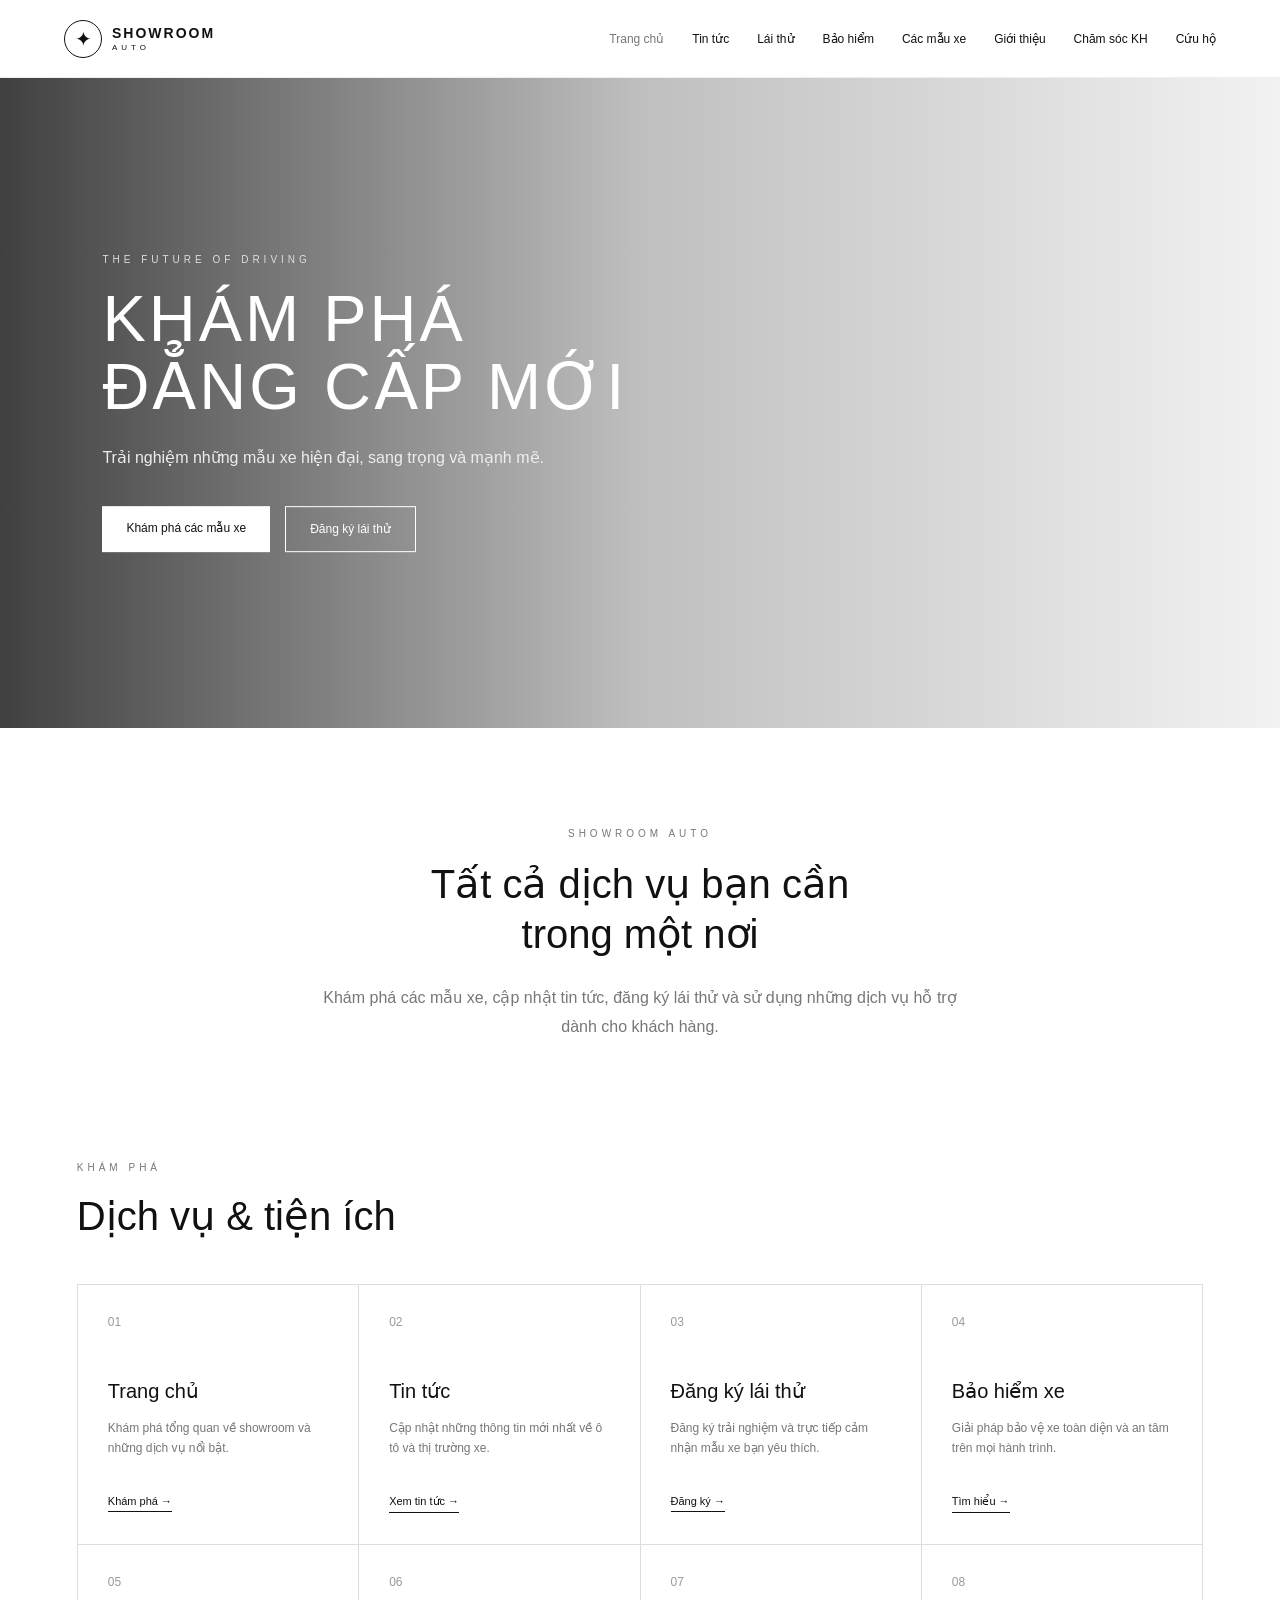
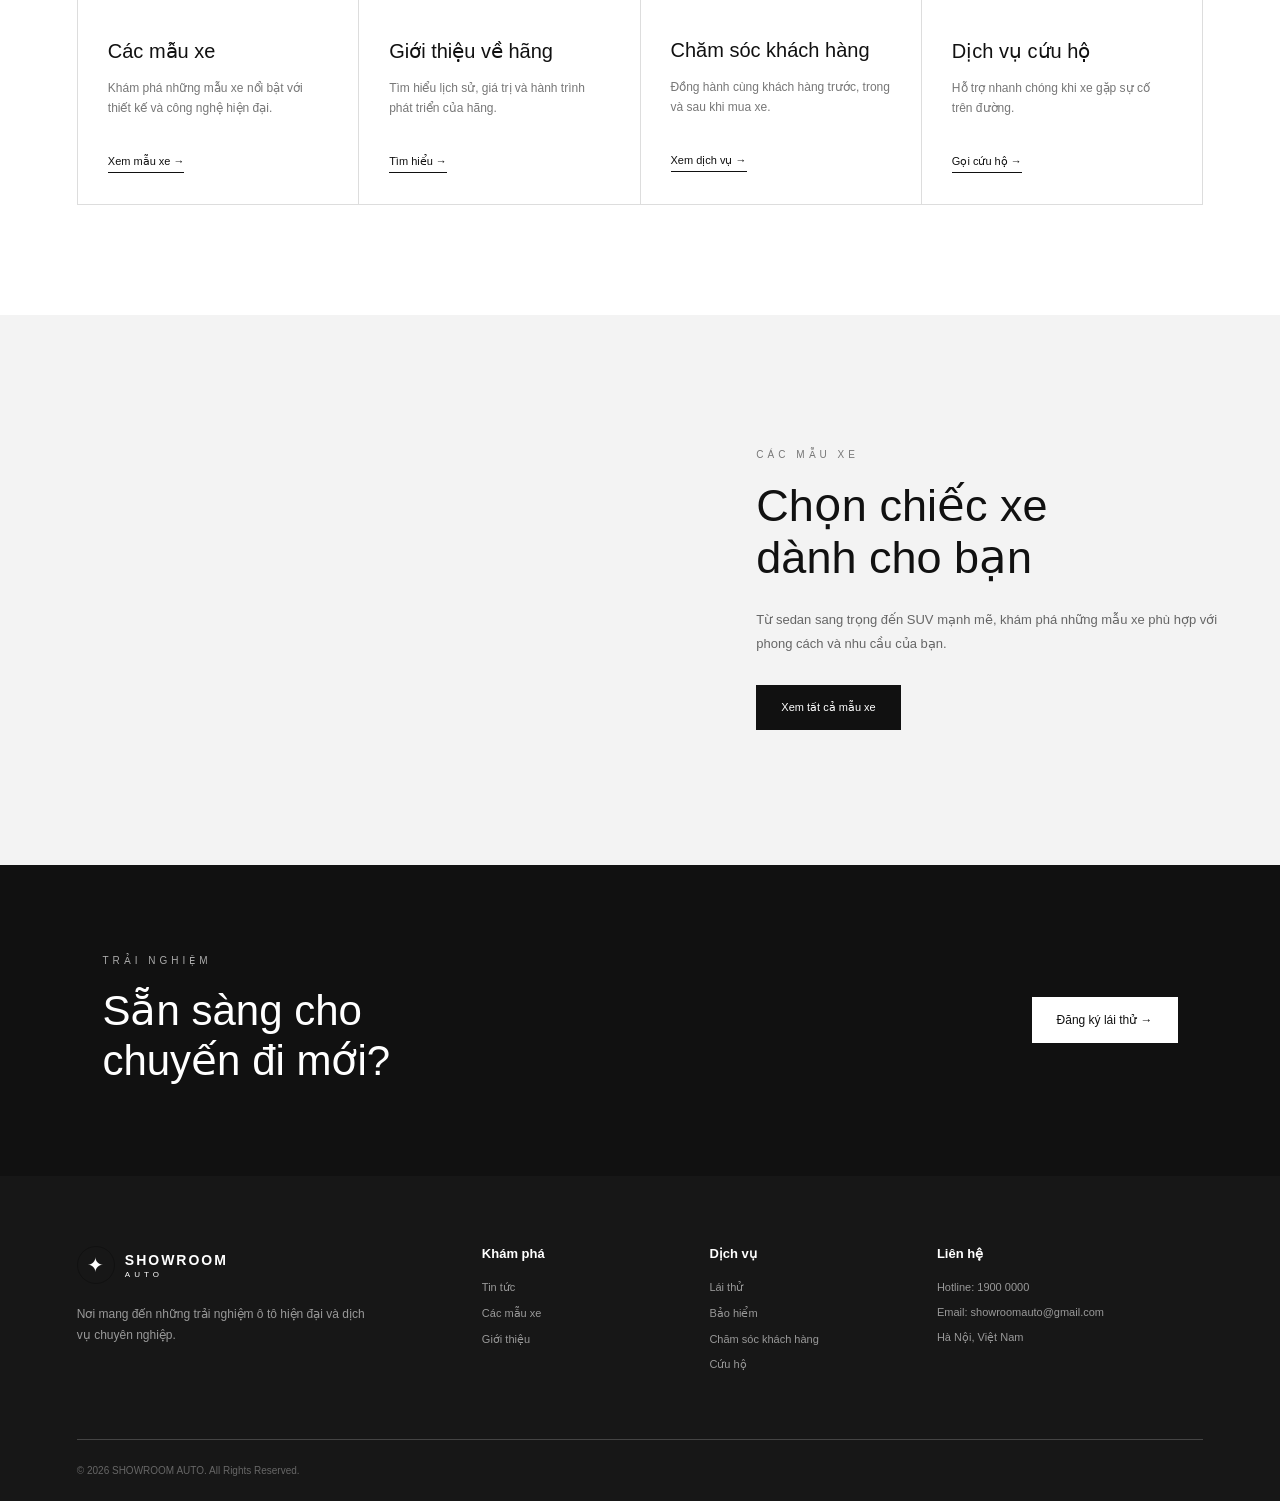
==== trangchu.html @ 8562db06 "trang chu" ====
<!DOCTYPE html>
<html lang="vi">
<head>
    <meta charset="UTF-8">
    <meta name="viewport" content="width=device-width, initial-scale=1.0">

    <title>Showroom Ô Tô</title>

    <link rel="stylesheet" href="style.css">
</head>

<body>

    <!-- THANH MENU -->
    <header class="header">

        <div class="logo">
            <div class="logo-icon">✦</div>

            <div>
                <strong>SHOWROOM</strong>
                <span>AUTO</span>
            </div>
        </div>

        <nav class="menu">
            <a href="index.html" class="active">Trang chủ</a>
            <a href="tin-tuc.html">Tin tức</a>
            <a href="lai-thu.html">Lái thử</a>
            <a href="bao-hiem.html">Bảo hiểm</a>
            <a href="mau-xe.html">Các mẫu xe</a>
            <a href="gioi-thieu.html">Giới thiệu</a>
            <a href="cham-soc.html">Chăm sóc KH</a>
            <a href="cuu-ho.html">Cứu hộ</a>
        </nav>

        <div class="menu-icon">
            ☰
        </div>

    </header>


    <!-- BANNER TRANG CHỦ -->
    <section class="hero">

        <div class="hero-content">

            <p class="subtitle">
                THE FUTURE OF DRIVING
            </p>

            <h1>
                KHÁM PHÁ<br>
                ĐẲNG CẤP MỚI
            </h1>

            <p class="hero-text">
                Trải nghiệm những mẫu xe hiện đại,
                sang trọng và mạnh mẽ.
            </p>

            <div class="hero-buttons">

                <a href="mau-xe.html" class="btn-main">
                    Khám phá các mẫu xe
                </a>

                <a href="lai-thu.html" class="btn-outline">
                    Đăng ký lái thử
                </a>

            </div>

        </div>

    </section>


    <!-- GIỚI THIỆU NGẮN -->
    <section class="intro">

        <p class="label">
            SHOWROOM AUTO
        </p>

        <h2>
            Tất cả dịch vụ bạn cần<br>
            trong một nơi
        </h2>

        <p>
            Khám phá các mẫu xe, cập nhật tin tức,
            đăng ký lái thử và sử dụng những dịch vụ
            hỗ trợ dành cho khách hàng.
        </p>

    </section>


    <!-- 8 MỤC CỦA NHÓM -->
    <section class="services">

        <div class="section-title">

            <div>
                <p class="label">KHÁM PHÁ</p>

                <h2>
                    Dịch vụ & tiện ích
                </h2>
            </div>

        </div>


        <div class="service-grid">

            <!-- 1 -->
            <a href="index.html" class="service-card">

                <div class="number">
                    01
                </div>

                <div class="service-content">

                    <h3>Trang chủ</h3>

                    <p>
                        Khám phá tổng quan về showroom
                        và những dịch vụ nổi bật.
                    </p>

                    <span>
                        Khám phá →
                    </span>

                </div>

            </a>


            <!-- 2 -->
            <a href="tin-tuc.html" class="service-card">

                <div class="number">
                    02
                </div>

                <div class="service-content">

                    <h3>Tin tức</h3>

                    <p>
                        Cập nhật những thông tin mới nhất
                        về ô tô và thị trường xe.
                    </p>

                    <span>
                        Xem tin tức →
                    </span>

                </div>

            </a>


            <!-- 3 -->
            <a href="lai-thu.html" class="service-card">

                <div class="number">
                    03
                </div>

                <div class="service-content">

                    <h3>Đăng ký lái thử</h3>

                    <p>
                        Đăng ký trải nghiệm và trực tiếp
                        cảm nhận mẫu xe bạn yêu thích.
                    </p>

                    <span>
                        Đăng ký →
                    </span>

                </div>

            </a>


            <!-- 4 -->
            <a href="bao-hiem.html" class="service-card">

                <div class="number">
                    04
                </div>

                <div class="service-content">

                    <h3>Bảo hiểm xe</h3>

                    <p>
                        Giải pháp bảo vệ xe toàn diện
                        và an tâm trên mọi hành trình.
                    </p>

                    <span>
                        Tìm hiểu →
                    </span>

                </div>

            </a>


            <!-- 5 -->
            <a href="mau-xe.html" class="service-card">

                <div class="number">
                    05
                </div>

                <div class="service-content">

                    <h3>Các mẫu xe</h3>

                    <p>
                        Khám phá những mẫu xe nổi bật
                        với thiết kế và công nghệ hiện đại.
                    </p>

                    <span>
                        Xem mẫu xe →
                    </span>

                </div>

            </a>


            <!-- 6 -->
            <a href="gioi-thieu.html" class="service-card">

                <div class="number">
                    06
                </div>

                <div class="service-content">

                    <h3>Giới thiệu về hãng</h3>

                    <p>
                        Tìm hiểu lịch sử, giá trị và
                        hành trình phát triển của hãng.
                    </p>

                    <span>
                        Tìm hiểu →
                    </span>

                </div>

            </a>


            <!-- 7 -->
            <a href="cham-soc.html" class="service-card">

                <div class="number">
                    07
                </div>

                <div class="service-content">

                    <h3>Chăm sóc khách hàng</h3>

                    <p>
                        Đồng hành cùng khách hàng
                        trước, trong và sau khi mua xe.
                    </p>

                    <span>
                        Xem dịch vụ →
                    </span>

                </div>

            </a>


            <!-- 8 -->
            <a href="cuu-ho.html" class="service-card">

                <div class="number">
                    08
                </div>

                <div class="service-content">

                    <h3>Dịch vụ cứu hộ</h3>

                    <p>
                        Hỗ trợ nhanh chóng khi xe gặp
                        sự cố trên đường.
                    </p>

                    <span>
                        Gọi cứu hộ →
                    </span>

                </div>

            </a>

        </div>

    </section>


    <!-- KHU VỰC MẪU XE NỔI BẬT -->
    <section class="featured">

        <div class="featured-image"></div>

        <div class="featured-content">

            <p class="label">
                CÁC MẪU XE
            </p>

            <h2>
                Chọn chiếc xe<br>
                dành cho bạn
            </h2>

            <p>
                Từ sedan sang trọng đến SUV mạnh mẽ,
                khám phá những mẫu xe phù hợp với
                phong cách và nhu cầu của bạn.
            </p>

            <a href="mau-xe.html" class="dark-btn">
                Xem tất cả mẫu xe
            </a>

        </div>

    </section>


    <!-- KHU VỰC ĐĂNG KÝ -->
    <section class="test-drive">

        <div>

            <p class="label">
                TRẢI NGHIỆM
            </p>

            <h2>
                Sẵn sàng cho<br>
                chuyến đi mới?
            </h2>

        </div>

        <a href="lai-thu.html" class="white-btn">
            Đăng ký lái thử →
        </a>

    </section>


    <!-- FOOTER -->
    <footer>

        <div class="footer-top">

            <div class="footer-brand">

                <div class="logo footer-logo">

                    <div class="logo-icon">
                        ✦
                    </div>

                    <div>
                        <strong>SHOWROOM</strong>
                        <span>AUTO</span>
                    </div>

                </div>

                <p>
                    Nơi mang đến những trải nghiệm
                    ô tô hiện đại và dịch vụ chuyên nghiệp.
                </p>

            </div>


            <div class="footer-column">

                <h4>Khám phá</h4>

                <a href="tin-tuc.html">Tin tức</a>
                <a href="mau-xe.html">Các mẫu xe</a>
                <a href="gioi-thieu.html">Giới thiệu</a>

            </div>


            <div class="footer-column">

                <h4>Dịch vụ</h4>

                <a href="lai-thu.html">Lái thử</a>
                <a href="bao-hiem.html">Bảo hiểm</a>
                <a href="cham-soc.html">Chăm sóc khách hàng</a>
                <a href="cuu-ho.html">Cứu hộ</a>

            </div>


            <div class="footer-column">

                <h4>Liên hệ</h4>

                <p>Hotline: 1900 0000</p>
                <p>Email: showroomauto@gmail.com</p>
                <p>Hà Nội, Việt Nam</p>

            </div>

        </div>


        <div class="copyright">

            © 2026 SHOWROOM AUTO.
            All Rights Reserved.

        </div>

    </footer>

</body>
</html>
---- style.css ----
* {
    margin: 0;
    padding: 0;
    box-sizing: border-box;
}

html {
    scroll-behavior: smooth;
}

body {
    font-family: Arial, Helvetica, sans-serif;
    color: #111;
    background: #fff;
}

a {
    text-decoration: none;
    color: inherit;
}


/* ================= HEADER ================= */

.header {
    height: 78px;
    padding: 0 5%;

    display: flex;
    align-items: center;
    justify-content: space-between;

    background: #fff;

    position: sticky;
    top: 0;
    z-index: 1000;

    border-bottom: 1px solid #eee;
}

.logo {
    display: flex;
    align-items: center;
    gap: 10px;
}

.logo-icon {
    width: 38px;
    height: 38px;

    border: 1px solid #111;
    border-radius: 50%;

    display: flex;
    align-items: center;
    justify-content: center;

    font-size: 20px;
}

.logo strong {
    display: block;
    font-size: 14px;
    letter-spacing: 2px;
}

.logo span {
    display: block;
    font-size: 8px;
    letter-spacing: 4px;
    margin-top: 2px;
}

.menu {
    display: flex;
    gap: 28px;
    align-items: center;
}

.menu a {
    font-size: 12px;
    padding: 30px 0;
    transition: .3s;
}

.menu a:hover,
.menu .active {
    color: #777;
}

.menu-icon {
    display: none;
    font-size: 22px;
}


/* ================= HERO ================= */

.hero {
    height: 650px;

    position: relative;

    background:
        linear-gradient(
            90deg,
            rgba(0,0,0,.75),
            rgba(0,0,0,.25),
            rgba(0,0,0,.05)
        ),
        url("https://images.unsplash.com/photo-1503376780353-7e6692767b70?auto=format&fit=crop&w=2000&q=85");

    background-size: cover;
    background-position: center;
}

.hero-content {
    position: absolute;

    left: 8%;
    top: 50%;

    transform: translateY(-50%);

    color: #fff;

    max-width: 600px;
}

.subtitle,
.label {
    font-size: 10px;
    letter-spacing: 4px;
    color: #777;
    margin-bottom: 20px;
}

.hero .subtitle {
    color: #ddd;
}

.hero h1 {
    font-size: 65px;
    font-weight: 300;
    line-height: 1.05;
    letter-spacing: 3px;
}

.hero-text {
    margin-top: 22px;

    font-size: 16px;
    line-height: 1.7;

    color: #eee;
}

.hero-buttons {
    display: flex;
    gap: 15px;

    margin-top: 35px;
}

.btn-main,
.btn-outline {
    padding: 15px 24px;
    font-size: 12px;
    transition: .3s;
}

.btn-main {
    background: #fff;
    color: #111;
}

.btn-main:hover {
    background: #ddd;
}

.btn-outline {
    border: 1px solid #fff;
    color: #fff;
}

.btn-outline:hover {
    background: #fff;
    color: #111;
}


/* ================= INTRO ================= */

.intro {
    text-align: center;

    padding: 100px 20px 80px;
}

.intro h2 {
    font-size: 40px;
    font-weight: 300;
    line-height: 1.25;
}

.intro > p:last-child {
    max-width: 650px;

    margin: 25px auto 0;

    color: #777;

    line-height: 1.8;
}


/* ================= SERVICES ================= */

.services {
    padding: 40px 6% 110px;
}

.section-title {
    margin-bottom: 45px;
}

.section-title h2 {
    font-size: 40px;
    font-weight: 300;
}

.service-grid {
    display: grid;

    grid-template-columns: repeat(4, 1fr);

    border-top: 1px solid #ddd;
    border-left: 1px solid #ddd;
}

.service-card {
    min-height: 260px;

    padding: 30px;

    border-right: 1px solid #ddd;
    border-bottom: 1px solid #ddd;

    transition: .3s;
}

.service-card:hover {
    background: #f4f4f4;
}

.number {
    font-size: 12px;
    color: #999;
}

.service-content {
    margin-top: 50px;
}

.service-content h3 {
    font-size: 20px;
    font-weight: 400;

    margin-bottom: 15px;
}

.service-content p {
    color: #777;

    font-size: 12px;
    line-height: 1.7;

    min-height: 55px;
}

.service-content span {
    display: inline-block;

    margin-top: 22px;

    font-size: 11px;

    border-bottom: 1px solid #111;

    padding-bottom: 4px;
}


/* ================= FEATURED ================= */

.featured {
    min-height: 550px;

    display: grid;

    grid-template-columns: 1.2fr 1fr;

    background: #f3f3f3;
}

.featured-image {
    background:
        url("https://images.unsplash.com/photo-1553440569-bcc63803a83d?auto=format&fit=crop&w=1600&q=85");

    background-size: cover;
    background-position: center;
}

.featured-content {
    padding: 80px 10%;

    display: flex;
    flex-direction: column;
    justify-content: center;
}

.featured-content h2 {
    font-size: 45px;
    font-weight: 300;
    line-height: 1.15;

    margin-bottom: 25px;
}

.featured-content p:not(.label) {
    color: #666;
    line-height: 1.8;
    font-size: 13px;
}

.dark-btn {
    display: inline-block;

    width: fit-content;

    margin-top: 30px;

    background: #111;
    color: #fff;

    padding: 16px 25px;

    font-size: 11px;
}

.dark-btn:hover {
    background: #333;
}


/* ================= TEST DRIVE ================= */

.test-drive {
    padding: 90px 8%;

    background: #111;

    color: #fff;

    display: flex;
    justify-content: space-between;
    align-items: center;
}

.test-drive .label {
    color: #aaa;
}

.test-drive h2 {
    font-size: 42px;
    font-weight: 300;
    line-height: 1.2;
}

.white-btn {
    background: #fff;
    color: #111;

    padding: 16px 25px;

    font-size: 12px;
}

.white-btn:hover {
    background: #ddd;
}


/* ================= FOOTER ================= */

footer {
    background: #171717;
    color: #fff;

    padding: 70px 6% 25px;
}

.footer-top {
    display: grid;

    grid-template-columns: 2fr 1fr 1fr 1.5fr;

    gap: 50px;

    padding-bottom: 55px;

    border-bottom: 1px solid #444;
}

.footer-brand p {
    color: #999;

    font-size: 12px;
    line-height: 1.7;

    max-width: 300px;

    margin-top: 20px;
}

.footer-column h4 {
    font-size: 13px;

    margin-bottom: 20px;
}

.footer-column a,
.footer-column p {
    display: block;

    color: #999;

    font-size: 11px;

    margin-bottom: 13px;
}

.footer-column a:hover {
    color: #fff;
}

.copyright {
    color: #666;

    font-size: 10px;

    padding-top: 25px;
}


/* ================= RESPONSIVE ================= */

@media (max-width: 1100px) {

    .menu {
        gap: 15px;
    }

    .menu a {
        font-size: 10px;
    }

    .service-grid {
        grid-template-columns: repeat(2, 1fr);
    }

}


@media (max-width: 800px) {

    .menu {
        display: none;
    }

    .menu-icon {
        display: block;
    }

    .hero h1 {
        font-size: 48px;
    }

    .featured {
        grid-template-columns: 1fr;
    }

    .featured-image {
        min-height: 400px;
    }

    .test-drive {
        flex-direction: column;
        align-items: flex-start;
        gap: 30px;
    }

    .footer-top {
        grid-template-columns: 1fr 1fr;
    }

}


@media (max-width: 550px) {

    .hero {
        height: 600px;
    }

    .hero-content {
        left: 7%;
        right: 7%;
    }

    .hero h1 {
        font-size: 40px;
    }

    .hero-buttons {
        flex-direction: column;
    }

    .hero-buttons a {
        text-align: center;
    }

    .intro h2,
    .section-title h2 {
        font-size: 30px;
    }

    .service-grid {
        grid-template-columns: 1fr;
    }

    .footer-top {
        grid-template-columns: 1fr;
    }

}
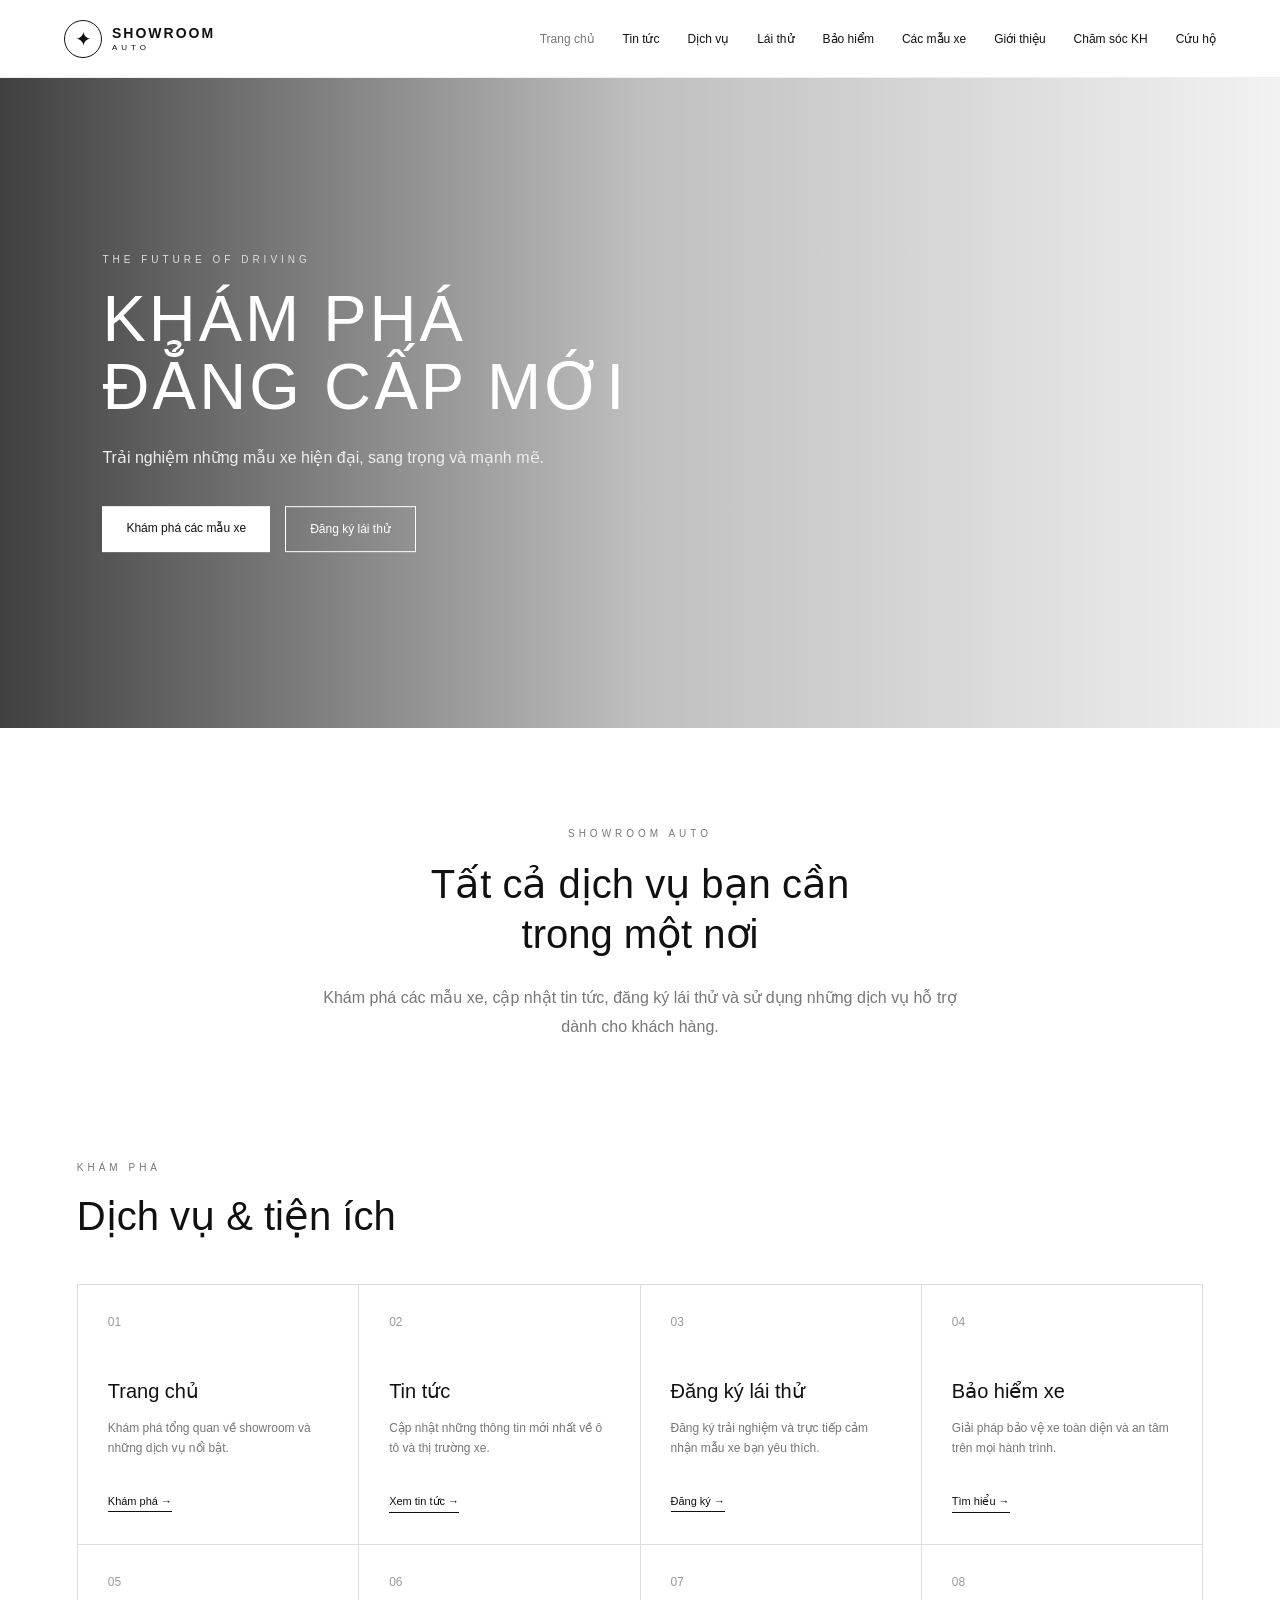
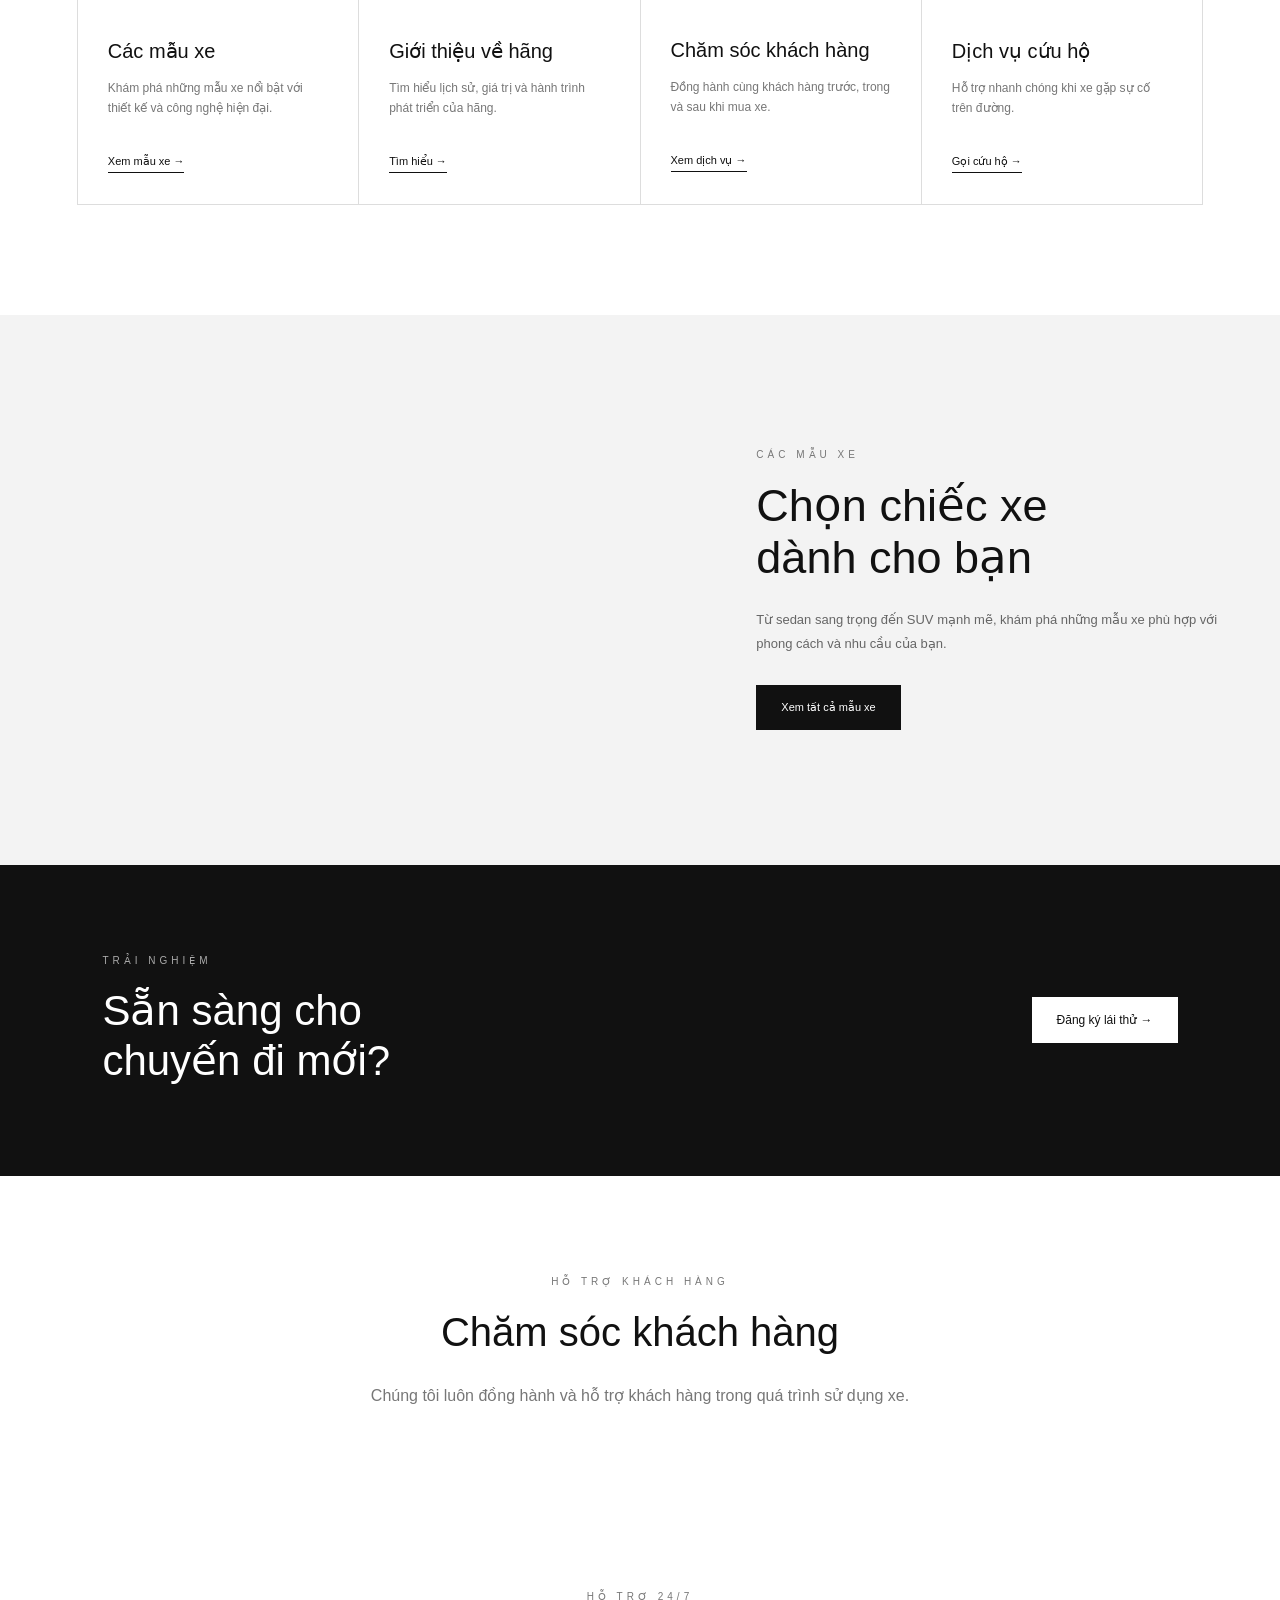
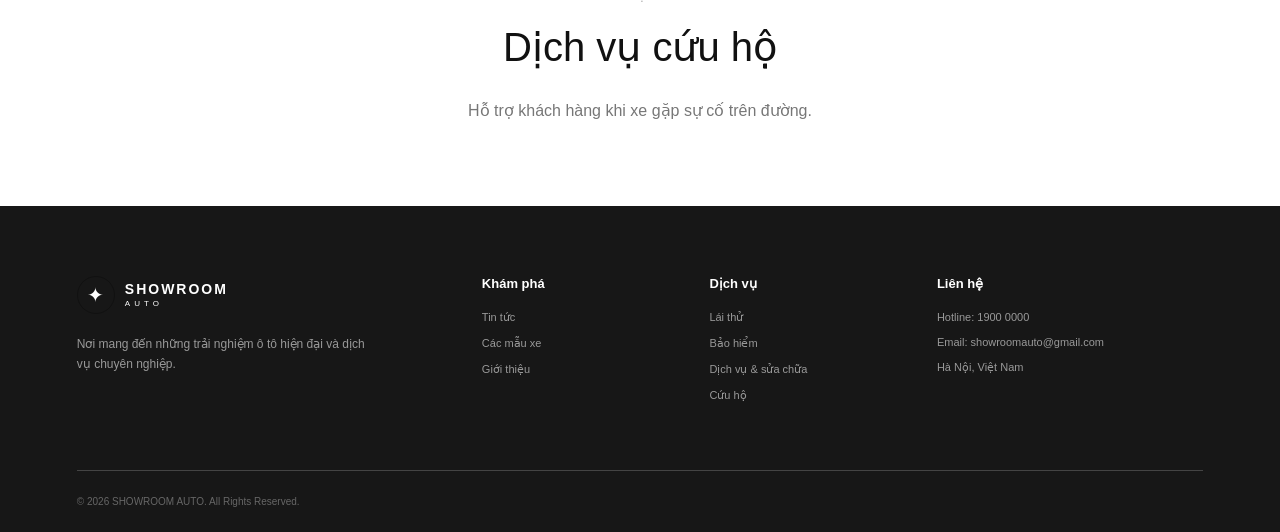
==== commit f558df0a: "trangchu" ====
--- a/trangchu.html
+++ b/trangchu.html
@@ -24,14 +24,52 @@
         </div>
 
         <nav class="menu">
-            <a href="index.html" class="active">Trang chủ</a>
-            <a href="tin-tuc.html">Tin tức</a>
-            <a href="lai-thu.html">Lái thử</a>
-            <a href="bao-hiem.html">Bảo hiểm</a>
-            <a href="mau-xe.html">Các mẫu xe</a>
-            <a href="gioi-thieu.html">Giới thiệu</a>
-            <a href="cham-soc.html">Chăm sóc KH</a>
-            <a href="cuu-ho.html">Cứu hộ</a>
+
+            <!-- TRANG CHỦ -->
+            <a href="trangchu.html" class="active">
+                Trang chủ
+            </a>
+
+            <!-- TIN TỨC -->
+            <a href="tintuc/tintuc.html">
+                Tin tức
+            </a>
+
+            <!-- DỊCH VỤ -->
+            <a href="suachua.html">
+                Dịch vụ
+            </a>
+
+            <!-- LÁI THỬ -->
+            <a href="#lai-thu">
+                Lái thử
+            </a>
+
+            <!-- BẢO HIỂM -->
+            <a href="Baohiemxe/baohiemxe.html">
+                Bảo hiểm
+            </a>
+
+            <!-- CÁC MẪU XE -->
+            <a href="Mẫu xe/index.html">
+                Các mẫu xe
+            </a>
+
+            <!-- GIỚI THIỆU -->
+            <a href="#gioi-thieu">
+                Giới thiệu
+            </a>
+
+            <!-- CHĂM SÓC KH -->
+            <a href="#cham-soc">
+                Chăm sóc KH
+            </a>
+
+            <!-- CỨU HỘ -->
+            <a href="#cuu-ho">
+                Cứu hộ
+            </a>
+
         </nav>
 
         <div class="menu-icon">
@@ -62,11 +100,11 @@
 
             <div class="hero-buttons">
 
-                <a href="mau-xe.html" class="btn-main">
+                <a href="Mẫu xe/index.html" class="btn-main">
                     Khám phá các mẫu xe
                 </a>
 
-                <a href="lai-thu.html" class="btn-outline">
+                <a href="#lai-thu" class="btn-outline">
                     Đăng ký lái thử
                 </a>
 
@@ -78,7 +116,7 @@
 
 
     <!-- GIỚI THIỆU NGẮN -->
-    <section class="intro">
+    <section class="intro" id="gioi-thieu">
 
         <p class="label">
             SHOWROOM AUTO
@@ -104,7 +142,9 @@
         <div class="section-title">
 
             <div>
-                <p class="label">KHÁM PHÁ</p>
+                <p class="label">
+                    KHÁM PHÁ
+                </p>
 
                 <h2>
                     Dịch vụ & tiện ích
@@ -116,8 +156,8 @@
 
         <div class="service-grid">
 
-            <!-- 1 -->
-            <a href="index.html" class="service-card">
+            <!-- 1. TRANG CHỦ -->
+            <a href="trangchu.html" class="service-card">
 
                 <div class="number">
                     01
@@ -125,7 +165,9 @@
 
                 <div class="service-content">
 
-                    <h3>Trang chủ</h3>
+                    <h3>
+                        Trang chủ
+                    </h3>
 
                     <p>
                         Khám phá tổng quan về showroom
@@ -141,8 +183,8 @@
             </a>
 
 
-            <!-- 2 -->
-            <a href="tin-tuc.html" class="service-card">
+            <!-- 2. TIN TỨC -->
+            <a href="tintuc/tintuc.html" class="service-card">
 
                 <div class="number">
                     02
@@ -150,7 +192,9 @@
 
                 <div class="service-content">
 
-                    <h3>Tin tức</h3>
+                    <h3>
+                        Tin tức
+                    </h3>
 
                     <p>
                         Cập nhật những thông tin mới nhất
@@ -166,8 +210,8 @@
             </a>
 
 
-            <!-- 3 -->
-            <a href="lai-thu.html" class="service-card">
+            <!-- 3. LÁI THỬ -->
+            <a href="#lai-thu" class="service-card">
 
                 <div class="number">
                     03
@@ -175,7 +219,9 @@
 
                 <div class="service-content">
 
-                    <h3>Đăng ký lái thử</h3>
+                    <h3>
+                        Đăng ký lái thử
+                    </h3>
 
                     <p>
                         Đăng ký trải nghiệm và trực tiếp
@@ -191,8 +237,8 @@
             </a>
 
 
-            <!-- 4 -->
-            <a href="bao-hiem.html" class="service-card">
+            <!-- 4. BẢO HIỂM -->
+            <a href="Baohiemxe/baohiemxe.html" class="service-card">
 
                 <div class="number">
                     04
@@ -200,7 +246,9 @@
 
                 <div class="service-content">
 
-                    <h3>Bảo hiểm xe</h3>
+                    <h3>
+                        Bảo hiểm xe
+                    </h3>
 
                     <p>
                         Giải pháp bảo vệ xe toàn diện
@@ -216,8 +264,8 @@
             </a>
 
 
-            <!-- 5 -->
-            <a href="mau-xe.html" class="service-card">
+            <!-- 5. CÁC MẪU XE -->
+            <a href="Mẫu xe/index.html" class="service-card">
 
                 <div class="number">
                     05
@@ -225,7 +273,9 @@
 
                 <div class="service-content">
 
-                    <h3>Các mẫu xe</h3>
+                    <h3>
+                        Các mẫu xe
+                    </h3>
 
                     <p>
                         Khám phá những mẫu xe nổi bật
@@ -241,8 +291,8 @@
             </a>
 
 
-            <!-- 6 -->
-            <a href="gioi-thieu.html" class="service-card">
+            <!-- 6. GIỚI THIỆU -->
+            <a href="#gioi-thieu" class="service-card">
 
                 <div class="number">
                     06
@@ -250,7 +300,9 @@
 
                 <div class="service-content">
 
-                    <h3>Giới thiệu về hãng</h3>
+                    <h3>
+                        Giới thiệu về hãng
+                    </h3>
 
                     <p>
                         Tìm hiểu lịch sử, giá trị và
@@ -266,8 +318,8 @@
             </a>
 
 
-            <!-- 7 -->
-            <a href="cham-soc.html" class="service-card">
+            <!-- 7. CHĂM SÓC KH -->
+            <a href="#cham-soc" class="service-card">
 
                 <div class="number">
                     07
@@ -275,7 +327,9 @@
 
                 <div class="service-content">
 
-                    <h3>Chăm sóc khách hàng</h3>
+                    <h3>
+                        Chăm sóc khách hàng
+                    </h3>
 
                     <p>
                         Đồng hành cùng khách hàng
@@ -291,8 +345,8 @@
             </a>
 
 
-            <!-- 8 -->
-            <a href="cuu-ho.html" class="service-card">
+            <!-- 8. CỨU HỘ -->
+            <a href="#cuu-ho" class="service-card">
 
                 <div class="number">
                     08
@@ -300,7 +354,9 @@
 
                 <div class="service-content">
 
-                    <h3>Dịch vụ cứu hộ</h3>
+                    <h3>
+                        Dịch vụ cứu hộ
+                    </h3>
 
                     <p>
                         Hỗ trợ nhanh chóng khi xe gặp
@@ -342,7 +398,7 @@
                 phong cách và nhu cầu của bạn.
             </p>
 
-            <a href="mau-xe.html" class="dark-btn">
+            <a href="Mẫu xe/index.html" class="dark-btn">
                 Xem tất cả mẫu xe
             </a>
 
@@ -351,8 +407,8 @@
     </section>
 
 
-    <!-- KHU VỰC ĐĂNG KÝ -->
-    <section class="test-drive">
+    <!-- KHU VỰC ĐĂNG KÝ LÁI THỬ -->
+    <section class="test-drive" id="lai-thu">
 
         <div>
 
@@ -367,9 +423,55 @@
 
         </div>
 
-        <a href="lai-thu.html" class="white-btn">
+        <a href="#lai-thu" class="white-btn">
             Đăng ký lái thử →
         </a>
+
+    </section>
+
+
+    <!-- CHĂM SÓC KHÁCH HÀNG -->
+    <section id="cham-soc">
+
+        <div class="intro">
+
+            <p class="label">
+                HỖ TRỢ KHÁCH HÀNG
+            </p>
+
+            <h2>
+                Chăm sóc khách hàng
+            </h2>
+
+            <p>
+                Chúng tôi luôn đồng hành và hỗ trợ
+                khách hàng trong quá trình sử dụng xe.
+            </p>
+
+        </div>
+
+    </section>
+
+
+    <!-- CỨU HỘ -->
+    <section id="cuu-ho">
+
+        <div class="intro">
+
+            <p class="label">
+                HỖ TRỢ 24/7
+            </p>
+
+            <h2>
+                Dịch vụ cứu hộ
+            </h2>
+
+            <p>
+                Hỗ trợ khách hàng khi xe gặp sự cố
+                trên đường.
+            </p>
+
+        </div>
 
     </section>
 
@@ -404,34 +506,67 @@
 
             <div class="footer-column">
 
-                <h4>Khám phá</h4>
-
-                <a href="tin-tuc.html">Tin tức</a>
-                <a href="mau-xe.html">Các mẫu xe</a>
-                <a href="gioi-thieu.html">Giới thiệu</a>
+                <h4>
+                    Khám phá
+                </h4>
+
+                <a href="tintuc/tintuc.html">
+                    Tin tức
+                </a>
+
+                <a href="Mẫu xe/index.html">
+                    Các mẫu xe
+                </a>
+
+                <a href="#gioi-thieu">
+                    Giới thiệu
+                </a>
 
             </div>
 
 
             <div class="footer-column">
 
-                <h4>Dịch vụ</h4>
-
-                <a href="lai-thu.html">Lái thử</a>
-                <a href="bao-hiem.html">Bảo hiểm</a>
-                <a href="cham-soc.html">Chăm sóc khách hàng</a>
-                <a href="cuu-ho.html">Cứu hộ</a>
+                <h4>
+                    Dịch vụ
+                </h4>
+
+                <a href="#lai-thu">
+                    Lái thử
+                </a>
+
+                <a href="Baohiemxe/baohiemxe.html">
+                    Bảo hiểm
+                </a>
+
+                <a href="suachua.html">
+                    Dịch vụ & sửa chữa
+                </a>
+
+                <a href="#cuu-ho">
+                    Cứu hộ
+                </a>
 
             </div>
 
 
             <div class="footer-column">
 
-                <h4>Liên hệ</h4>
-
-                <p>Hotline: 1900 0000</p>
-                <p>Email: showroomauto@gmail.com</p>
-                <p>Hà Nội, Việt Nam</p>
+                <h4>
+                    Liên hệ
+                </h4>
+
+                <p>
+                    Hotline: 1900 0000
+                </p>
+
+                <p>
+                    Email: showroomauto@gmail.com
+                </p>
+
+                <p>
+                    Hà Nội, Việt Nam
+                </p>
 
             </div>
 
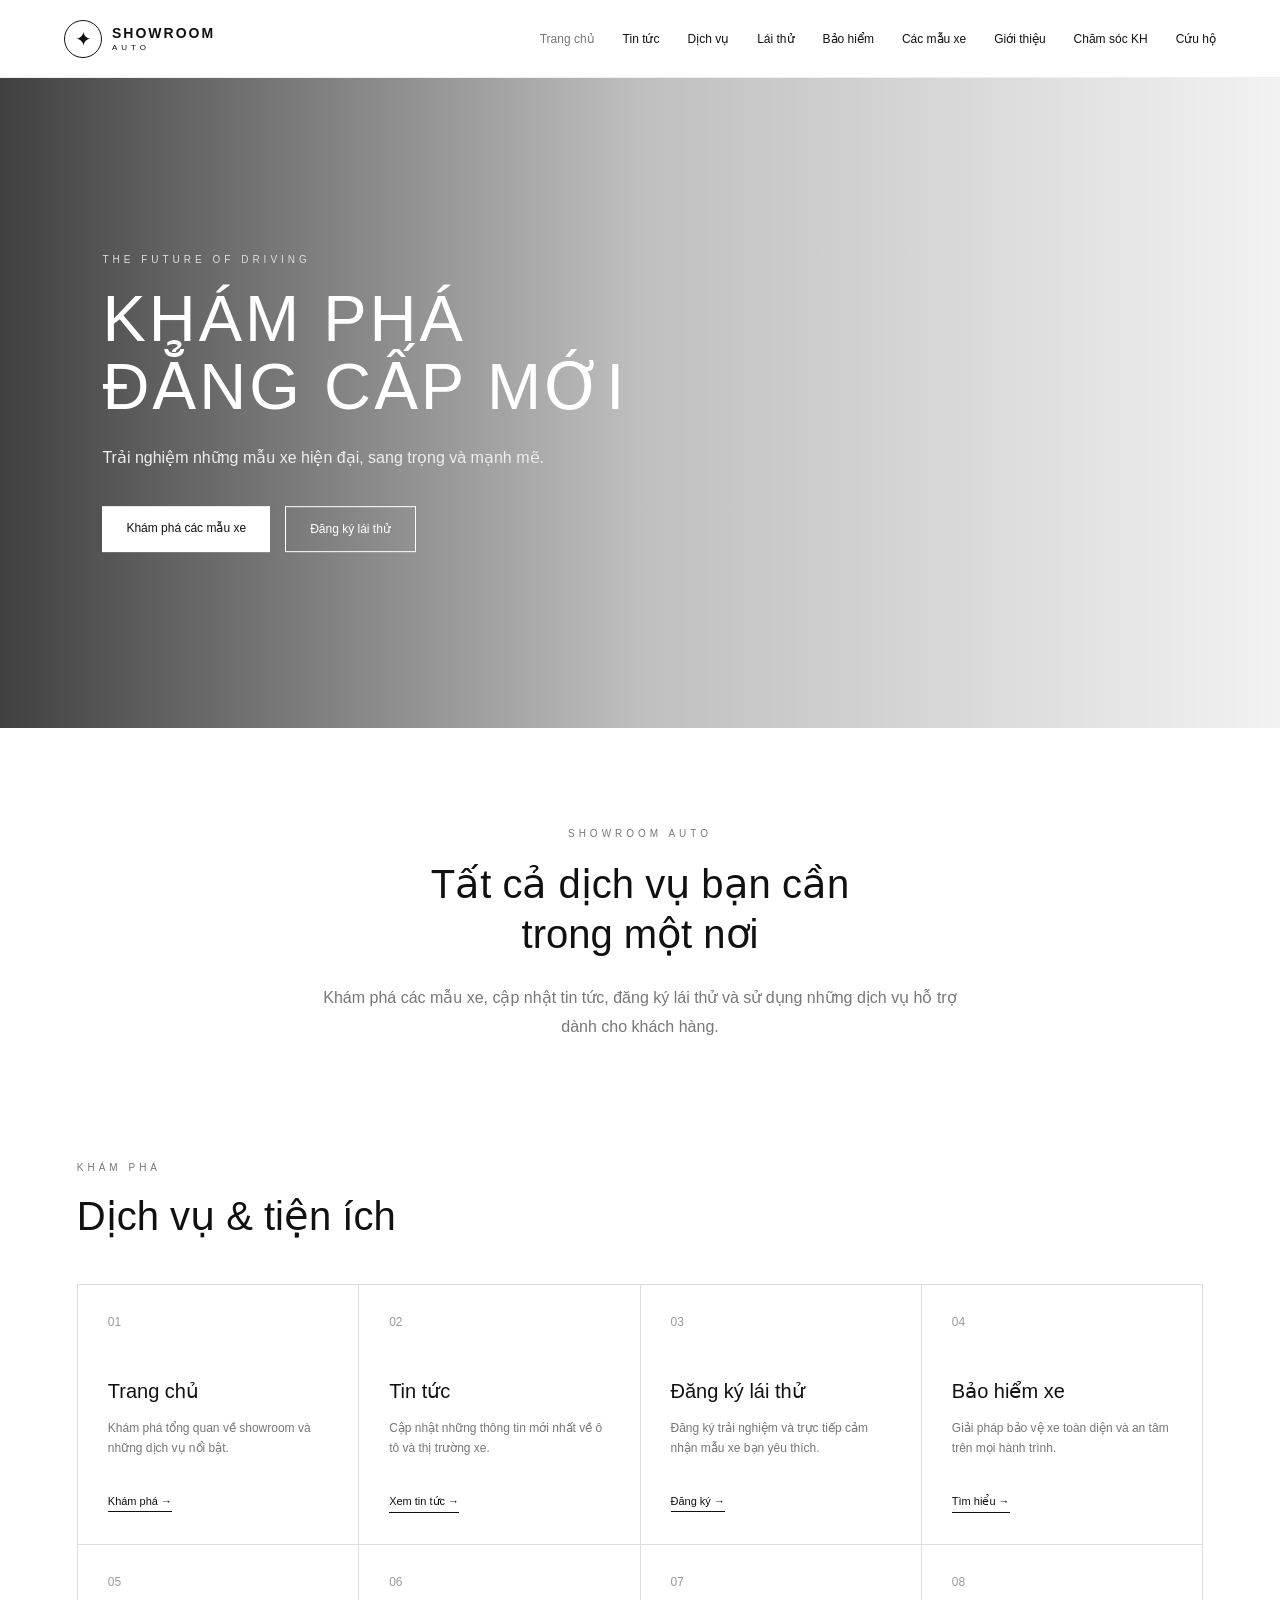
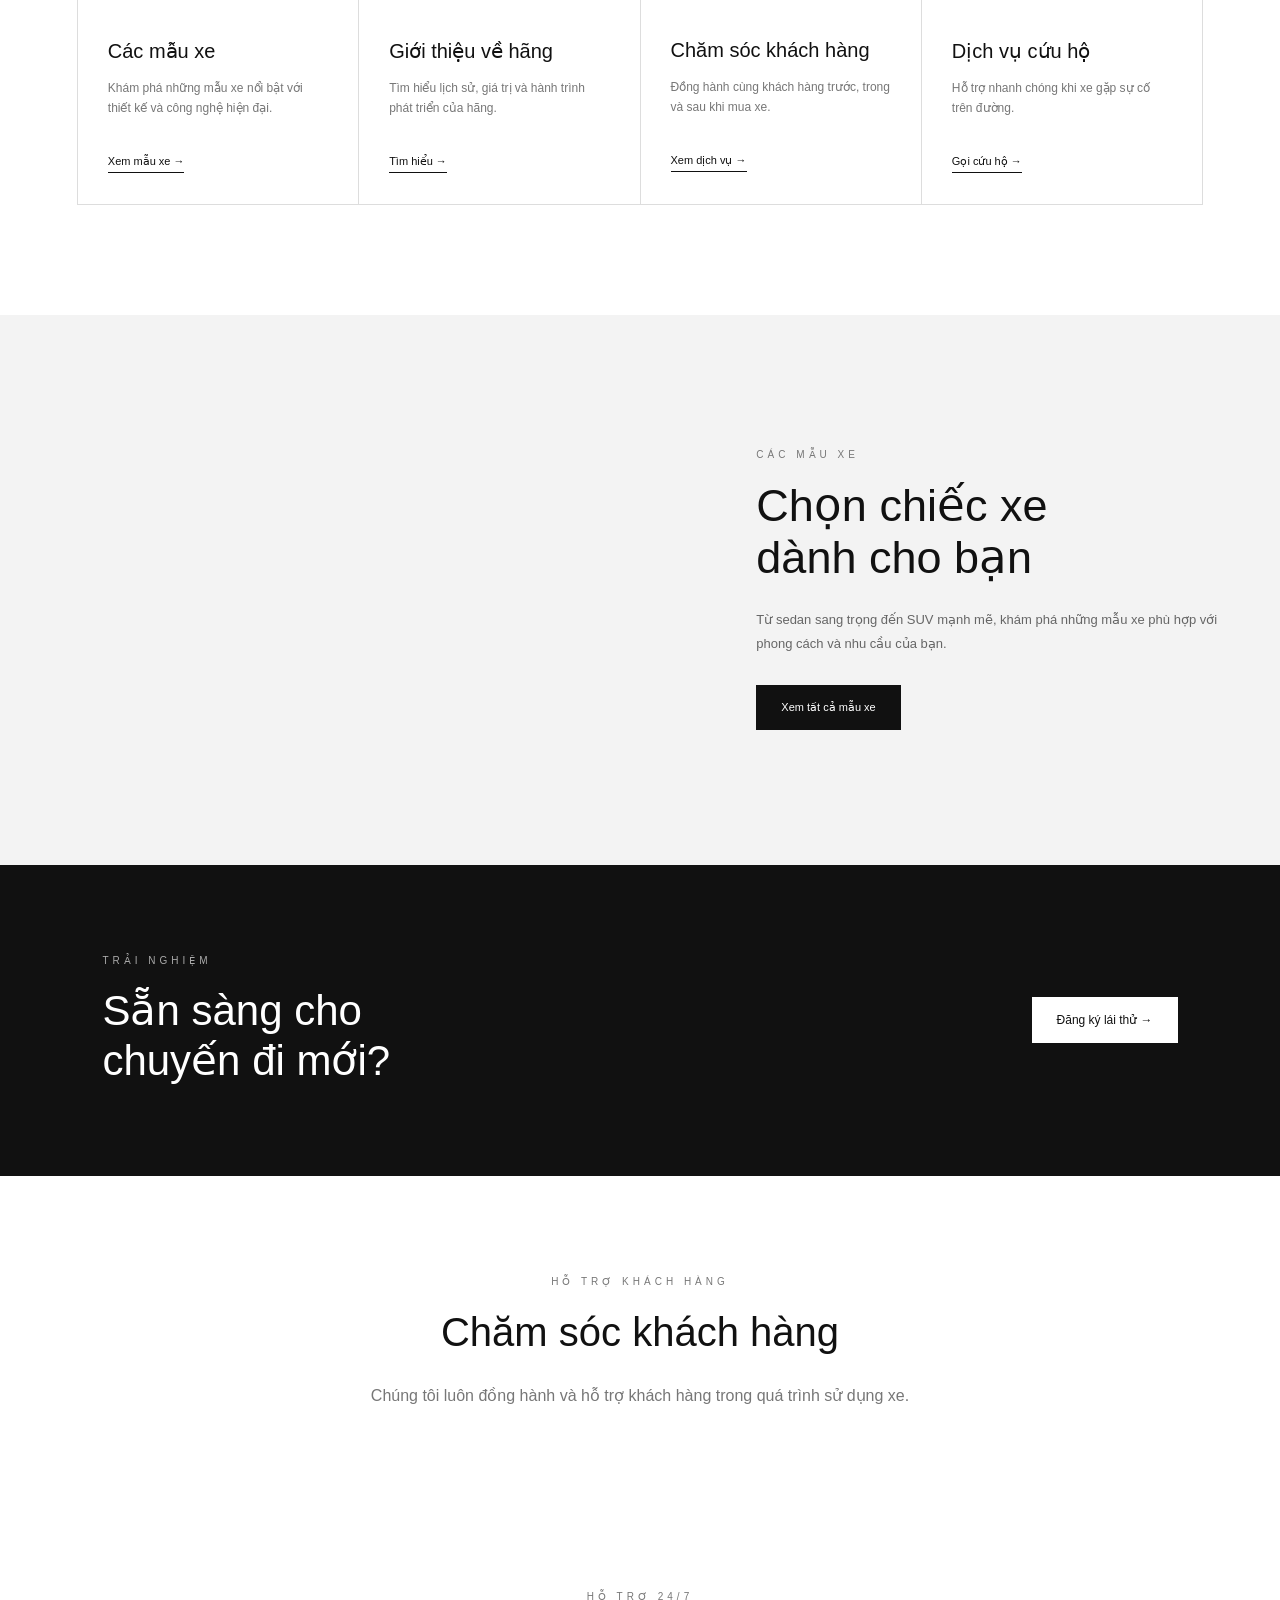
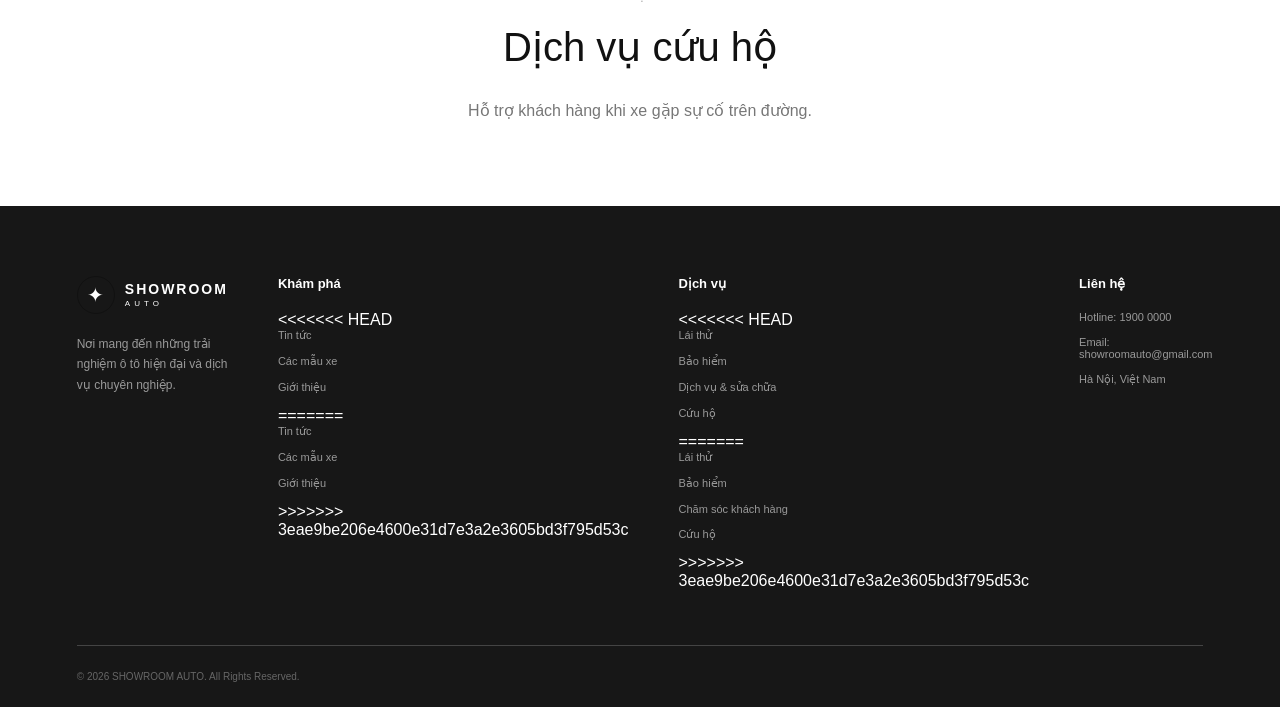
==== commit 6b97b99e: "trangchu" ====
--- a/trangchu.html
+++ b/trangchu.html
@@ -510,6 +510,7 @@
                     Khám phá
                 </h4>
 
+<<<<<<< HEAD
                 <a href="tintuc/tintuc.html">
                     Tin tức
                 </a>
@@ -521,6 +522,11 @@
                 <a href="#gioi-thieu">
                     Giới thiệu
                 </a>
+=======
+                <a href="tintuc.html">Tin tức</a>
+                <a href="mauxe.html">Các mẫu xe</a>
+                <a href="gioithieu.html">Giới thiệu</a>
+>>>>>>> 3eae9be206e4600e31d7e3a2e3605bd3f795d53c
 
             </div>
 
@@ -531,6 +537,7 @@
                     Dịch vụ
                 </h4>
 
+<<<<<<< HEAD
                 <a href="#lai-thu">
                     Lái thử
                 </a>
@@ -546,6 +553,12 @@
                 <a href="#cuu-ho">
                     Cứu hộ
                 </a>
+=======
+                <a href="laithu.html">Lái thử</a>
+                <a href="bao-hiem.html">Bảo hiểm</a>
+                <a href="cham-soc.html">Chăm sóc khách hàng</a>
+                <a href="cuu-ho.html">Cứu hộ</a>
+>>>>>>> 3eae9be206e4600e31d7e3a2e3605bd3f795d53c
 
             </div>
 
@@ -583,4 +596,4 @@
     </footer>
 
 </body>
-</html>+</html>
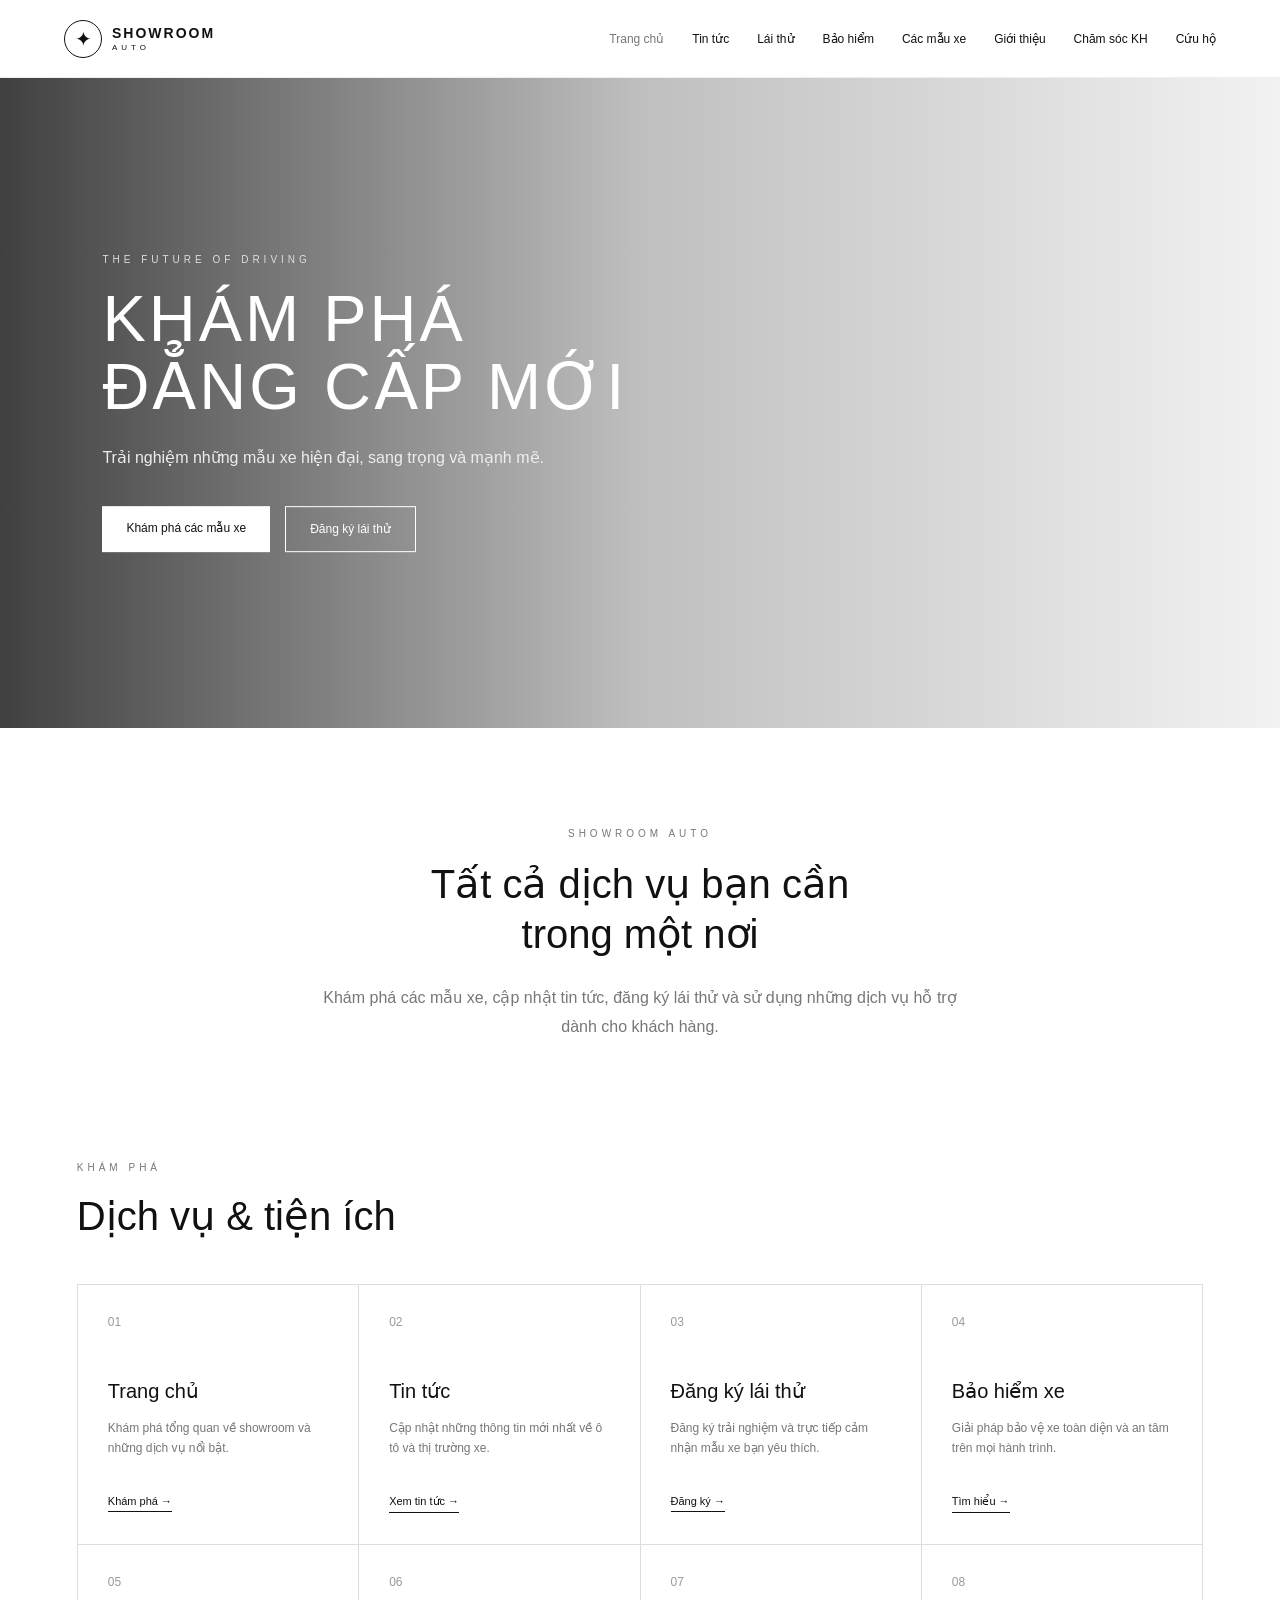
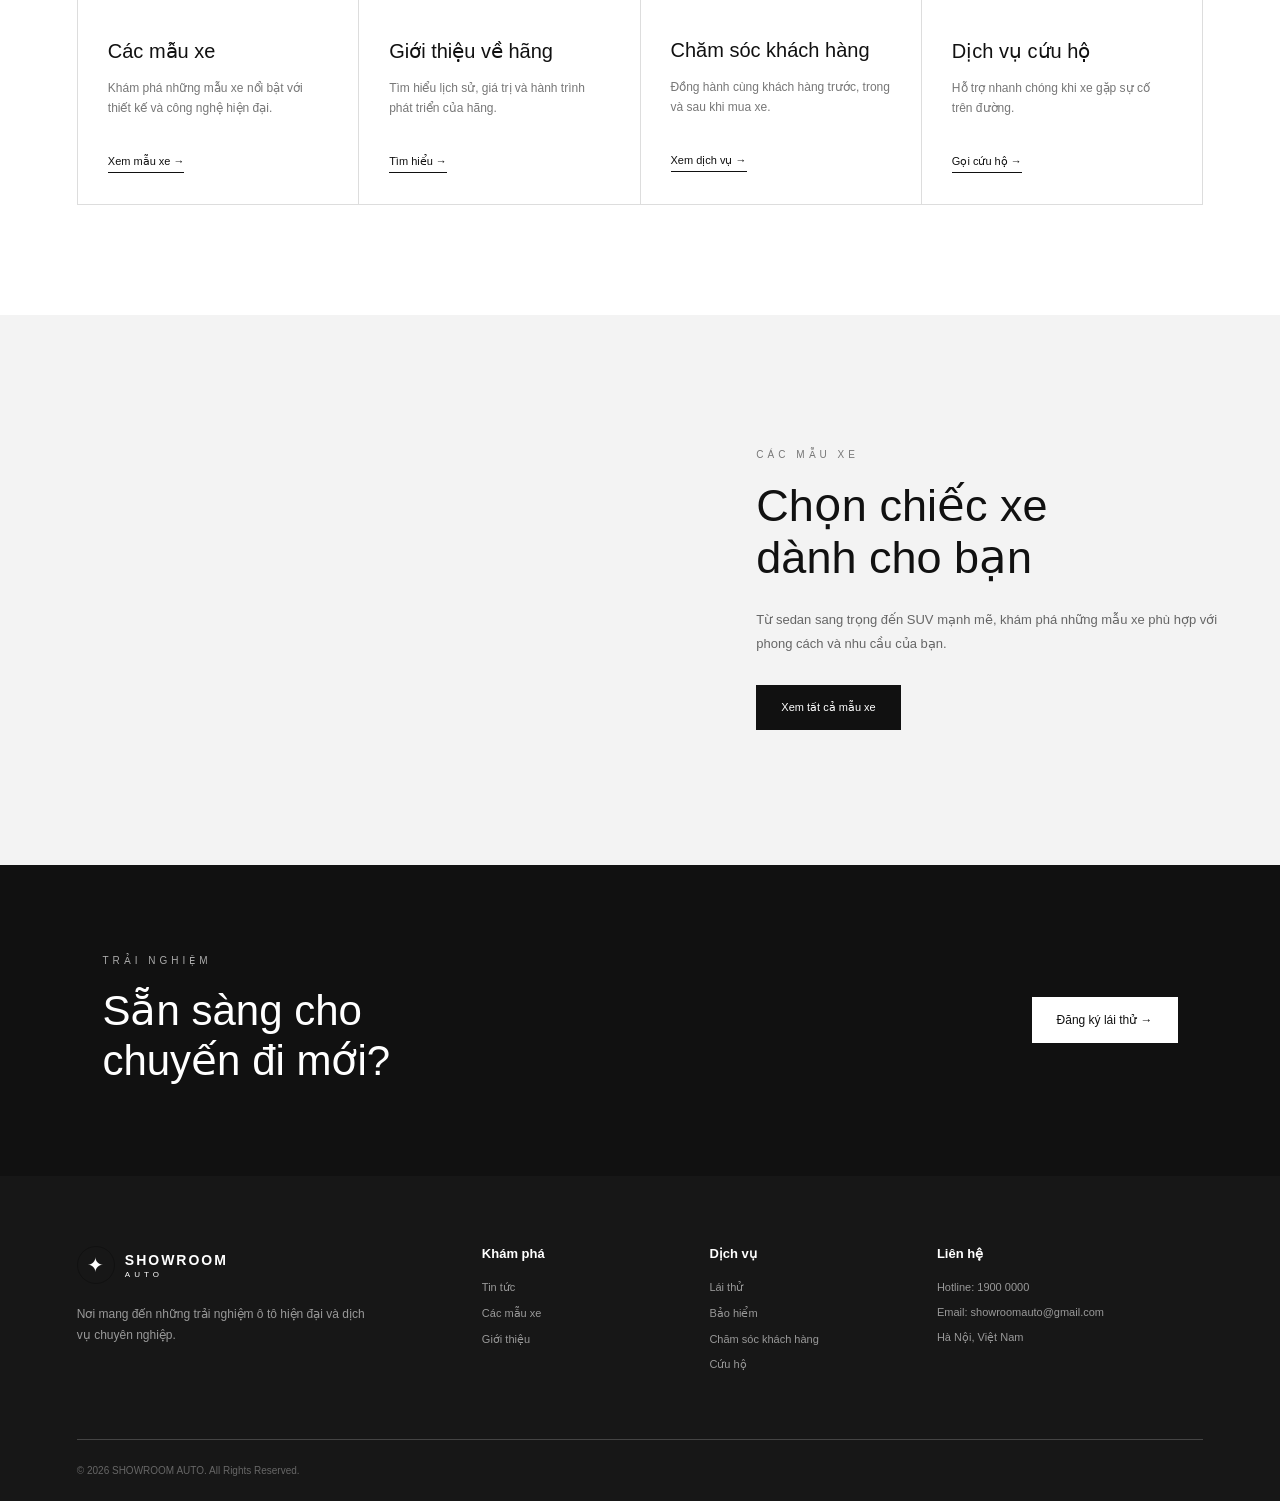
==== commit 153aa619: "Sua lien ket trang chu" ====
--- a/trangchu.html
+++ b/trangchu.html
@@ -24,52 +24,14 @@
         </div>
 
         <nav class="menu">
-
-            <!-- TRANG CHỦ -->
-            <a href="trangchu.html" class="active">
-                Trang chủ
-            </a>
-
-            <!-- TIN TỨC -->
-            <a href="tintuc/tintuc.html">
-                Tin tức
-            </a>
-
-            <!-- DỊCH VỤ -->
-            <a href="suachua.html">
-                Dịch vụ
-            </a>
-
-            <!-- LÁI THỬ -->
-            <a href="#lai-thu">
-                Lái thử
-            </a>
-
-            <!-- BẢO HIỂM -->
-            <a href="Baohiemxe/baohiemxe.html">
-                Bảo hiểm
-            </a>
-
-            <!-- CÁC MẪU XE -->
-            <a href="Mẫu xe/index.html">
-                Các mẫu xe
-            </a>
-
-            <!-- GIỚI THIỆU -->
-            <a href="#gioi-thieu">
-                Giới thiệu
-            </a>
-
-            <!-- CHĂM SÓC KH -->
-            <a href="#cham-soc">
-                Chăm sóc KH
-            </a>
-
-            <!-- CỨU HỘ -->
-            <a href="#cuu-ho">
-                Cứu hộ
-            </a>
-
+            <a href="index.html" class="active">Trang chủ</a>
+            <a href="tin-tuc.html">Tin tức</a>
+            <a href="lai-thu.html">Lái thử</a>
+            <a href="bao-hiem.html">Bảo hiểm</a>
+            <a href="mau-xe.html">Các mẫu xe</a>
+            <a href="gioi-thieu.html">Giới thiệu</a>
+            <a href="cham-soc.html">Chăm sóc KH</a>
+            <a href="cuu-ho.html">Cứu hộ</a>
         </nav>
 
         <div class="menu-icon">
@@ -100,11 +62,11 @@
 
             <div class="hero-buttons">
 
-                <a href="Mẫu xe/index.html" class="btn-main">
+                <a href="mau-xe.html" class="btn-main">
                     Khám phá các mẫu xe
                 </a>
 
-                <a href="#lai-thu" class="btn-outline">
+                <a href="lai-thu.html" class="btn-outline">
                     Đăng ký lái thử
                 </a>
 
@@ -116,7 +78,7 @@
 
 
     <!-- GIỚI THIỆU NGẮN -->
-    <section class="intro" id="gioi-thieu">
+    <section class="intro">
 
         <p class="label">
             SHOWROOM AUTO
@@ -142,9 +104,7 @@
         <div class="section-title">
 
             <div>
-                <p class="label">
-                    KHÁM PHÁ
-                </p>
+                <p class="label">KHÁM PHÁ</p>
 
                 <h2>
                     Dịch vụ & tiện ích
@@ -156,8 +116,8 @@
 
         <div class="service-grid">
 
-            <!-- 1. TRANG CHỦ -->
-            <a href="trangchu.html" class="service-card">
+            <!-- 1 -->
+            <a href="index.html" class="service-card">
 
                 <div class="number">
                     01
@@ -165,9 +125,7 @@
 
                 <div class="service-content">
 
-                    <h3>
-                        Trang chủ
-                    </h3>
+                    <h3>Trang chủ</h3>
 
                     <p>
                         Khám phá tổng quan về showroom
@@ -183,8 +141,8 @@
             </a>
 
 
-            <!-- 2. TIN TỨC -->
-            <a href="tintuc/tintuc.html" class="service-card">
+            <!-- 2 -->
+            <a href="tin-tuc.html" class="service-card">
 
                 <div class="number">
                     02
@@ -192,9 +150,7 @@
 
                 <div class="service-content">
 
-                    <h3>
-                        Tin tức
-                    </h3>
+                    <h3>Tin tức</h3>
 
                     <p>
                         Cập nhật những thông tin mới nhất
@@ -210,8 +166,8 @@
             </a>
 
 
-            <!-- 3. LÁI THỬ -->
-            <a href="#lai-thu" class="service-card">
+            <!-- 3 -->
+            <a href="lai-thu.html" class="service-card">
 
                 <div class="number">
                     03
@@ -219,9 +175,7 @@
 
                 <div class="service-content">
 
-                    <h3>
-                        Đăng ký lái thử
-                    </h3>
+                    <h3>Đăng ký lái thử</h3>
 
                     <p>
                         Đăng ký trải nghiệm và trực tiếp
@@ -237,8 +191,8 @@
             </a>
 
 
-            <!-- 4. BẢO HIỂM -->
-            <a href="Baohiemxe/baohiemxe.html" class="service-card">
+            <!-- 4 -->
+            <a href="bao-hiem.html" class="service-card">
 
                 <div class="number">
                     04
@@ -246,9 +200,7 @@
 
                 <div class="service-content">
 
-                    <h3>
-                        Bảo hiểm xe
-                    </h3>
+                    <h3>Bảo hiểm xe</h3>
 
                     <p>
                         Giải pháp bảo vệ xe toàn diện
@@ -264,8 +216,8 @@
             </a>
 
 
-            <!-- 5. CÁC MẪU XE -->
-            <a href="Mẫu xe/index.html" class="service-card">
+            <!-- 5 -->
+            <a href="mau-xe.html" class="service-card">
 
                 <div class="number">
                     05
@@ -273,9 +225,7 @@
 
                 <div class="service-content">
 
-                    <h3>
-                        Các mẫu xe
-                    </h3>
+                    <h3>Các mẫu xe</h3>
 
                     <p>
                         Khám phá những mẫu xe nổi bật
@@ -291,8 +241,8 @@
             </a>
 
 
-            <!-- 6. GIỚI THIỆU -->
-            <a href="#gioi-thieu" class="service-card">
+            <!-- 6 -->
+            <a href="gioi-thieu.html" class="service-card">
 
                 <div class="number">
                     06
@@ -300,9 +250,7 @@
 
                 <div class="service-content">
 
-                    <h3>
-                        Giới thiệu về hãng
-                    </h3>
+                    <h3>Giới thiệu về hãng</h3>
 
                     <p>
                         Tìm hiểu lịch sử, giá trị và
@@ -318,8 +266,8 @@
             </a>
 
 
-            <!-- 7. CHĂM SÓC KH -->
-            <a href="#cham-soc" class="service-card">
+            <!-- 7 -->
+            <a href="cham-soc.html" class="service-card">
 
                 <div class="number">
                     07
@@ -327,9 +275,7 @@
 
                 <div class="service-content">
 
-                    <h3>
-                        Chăm sóc khách hàng
-                    </h3>
+                    <h3>Chăm sóc khách hàng</h3>
 
                     <p>
                         Đồng hành cùng khách hàng
@@ -345,8 +291,8 @@
             </a>
 
 
-            <!-- 8. CỨU HỘ -->
-            <a href="#cuu-ho" class="service-card">
+            <!-- 8 -->
+            <a href="cuu-ho.html" class="service-card">
 
                 <div class="number">
                     08
@@ -354,9 +300,7 @@
 
                 <div class="service-content">
 
-                    <h3>
-                        Dịch vụ cứu hộ
-                    </h3>
+                    <h3>Dịch vụ cứu hộ</h3>
 
                     <p>
                         Hỗ trợ nhanh chóng khi xe gặp
@@ -398,7 +342,7 @@
                 phong cách và nhu cầu của bạn.
             </p>
 
-            <a href="Mẫu xe/index.html" class="dark-btn">
+            <a href="mau-xe.html" class="dark-btn">
                 Xem tất cả mẫu xe
             </a>
 
@@ -407,8 +351,8 @@
     </section>
 
 
-    <!-- KHU VỰC ĐĂNG KÝ LÁI THỬ -->
-    <section class="test-drive" id="lai-thu">
+    <!-- KHU VỰC ĐĂNG KÝ -->
+    <section class="test-drive">
 
         <div>
 
@@ -423,55 +367,9 @@
 
         </div>
 
-        <a href="#lai-thu" class="white-btn">
+        <a href="lai-thu.html" class="white-btn">
             Đăng ký lái thử →
         </a>
-
-    </section>
-
-
-    <!-- CHĂM SÓC KHÁCH HÀNG -->
-    <section id="cham-soc">
-
-        <div class="intro">
-
-            <p class="label">
-                HỖ TRỢ KHÁCH HÀNG
-            </p>
-
-            <h2>
-                Chăm sóc khách hàng
-            </h2>
-
-            <p>
-                Chúng tôi luôn đồng hành và hỗ trợ
-                khách hàng trong quá trình sử dụng xe.
-            </p>
-
-        </div>
-
-    </section>
-
-
-    <!-- CỨU HỘ -->
-    <section id="cuu-ho">
-
-        <div class="intro">
-
-            <p class="label">
-                HỖ TRỢ 24/7
-            </p>
-
-            <h2>
-                Dịch vụ cứu hộ
-            </h2>
-
-            <p>
-                Hỗ trợ khách hàng khi xe gặp sự cố
-                trên đường.
-            </p>
-
-        </div>
 
     </section>
 
@@ -506,80 +404,34 @@
 
             <div class="footer-column">
 
-                <h4>
-                    Khám phá
-                </h4>
-
-<<<<<<< HEAD
-                <a href="tintuc/tintuc.html">
-                    Tin tức
-                </a>
-
-                <a href="Mẫu xe/index.html">
-                    Các mẫu xe
-                </a>
-
-                <a href="#gioi-thieu">
-                    Giới thiệu
-                </a>
-=======
-                <a href="tintuc.html">Tin tức</a>
-                <a href="mauxe.html">Các mẫu xe</a>
-                <a href="gioithieu.html">Giới thiệu</a>
->>>>>>> 3eae9be206e4600e31d7e3a2e3605bd3f795d53c
+                <h4>Khám phá</h4>
+
+                <a href="tin-tuc.html">Tin tức</a>
+                <a href="mau-xe.html">Các mẫu xe</a>
+                <a href="gioi-thieu.html">Giới thiệu</a>
 
             </div>
 
 
             <div class="footer-column">
 
-                <h4>
-                    Dịch vụ
-                </h4>
-
-<<<<<<< HEAD
-                <a href="#lai-thu">
-                    Lái thử
-                </a>
-
-                <a href="Baohiemxe/baohiemxe.html">
-                    Bảo hiểm
-                </a>
-
-                <a href="suachua.html">
-                    Dịch vụ & sửa chữa
-                </a>
-
-                <a href="#cuu-ho">
-                    Cứu hộ
-                </a>
-=======
-                <a href="laithu.html">Lái thử</a>
+                <h4>Dịch vụ</h4>
+
+                <a href="lai-thu.html">Lái thử</a>
                 <a href="bao-hiem.html">Bảo hiểm</a>
                 <a href="cham-soc.html">Chăm sóc khách hàng</a>
                 <a href="cuu-ho.html">Cứu hộ</a>
->>>>>>> 3eae9be206e4600e31d7e3a2e3605bd3f795d53c
 
             </div>
 
 
             <div class="footer-column">
 
-                <h4>
-                    Liên hệ
-                </h4>
-
-                <p>
-                    Hotline: 1900 0000
-                </p>
-
-                <p>
-                    Email: showroomauto@gmail.com
-                </p>
-
-                <p>
-                    Hà Nội, Việt Nam
-                </p>
+                <h4>Liên hệ</h4>
+
+                <p>Hotline: 1900 0000</p>
+                <p>Email: showroomauto@gmail.com</p>
+                <p>Hà Nội, Việt Nam</p>
 
             </div>
 
@@ -596,4 +448,4 @@
     </footer>
 
 </body>
-</html>
+</html>
